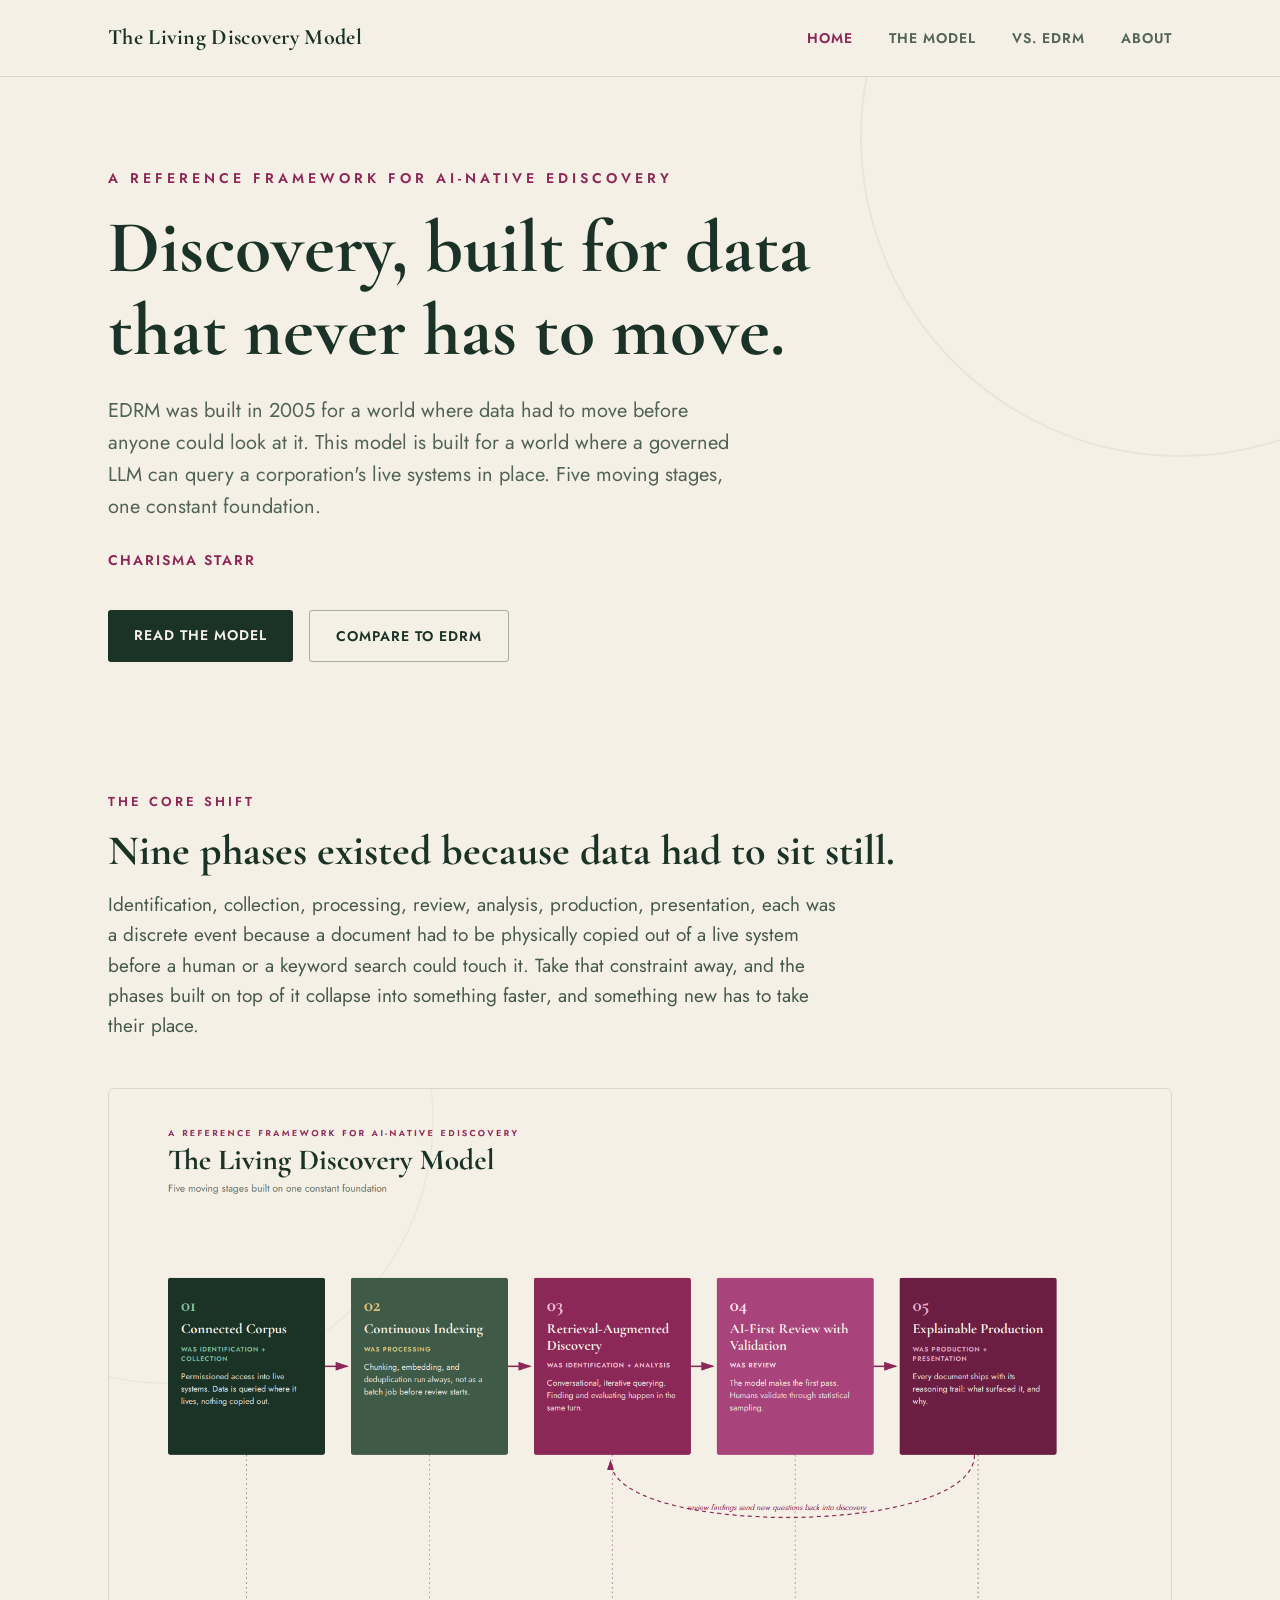
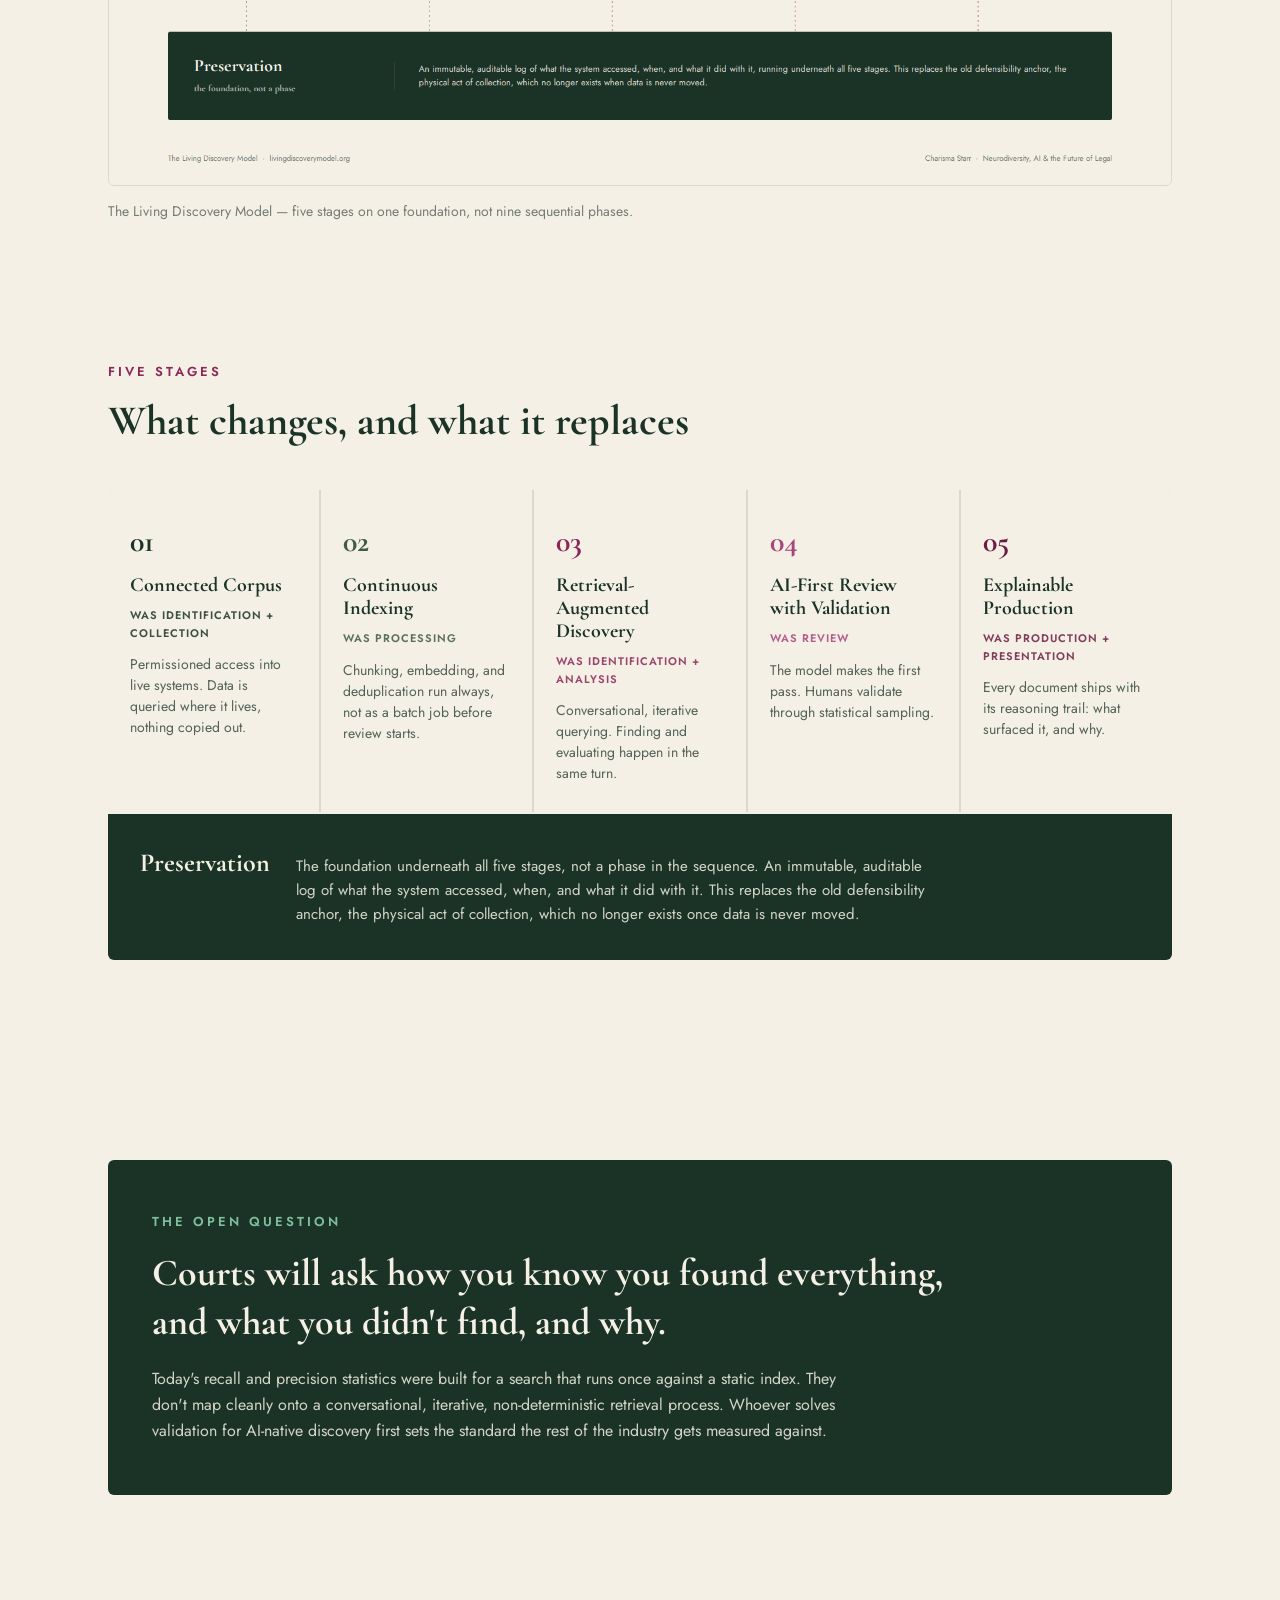
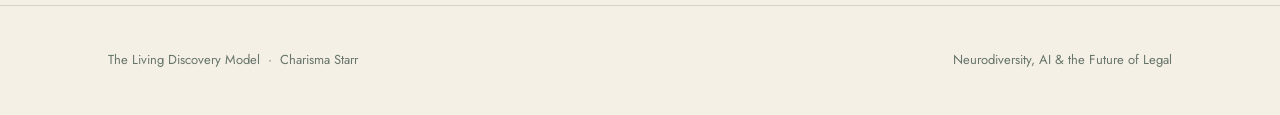
==== index.html @ ae033e1f "Add PDF and  initial files" ====
<!DOCTYPE html>
<html lang="en">
<head>
<meta charset="UTF-8">
<meta name="viewport" content="width=device-width, initial-scale=1.0">
<title>The Living Discovery Model — A Reference Framework for AI-Native eDiscovery</title>
<meta name="description" content="A reference framework for eDiscovery inside an AI-native corporation, built by Charisma Starr. Five moving stages on one constant foundation.">
<link rel="canonical" href="https://livingdiscoverymodel.org/">

<meta property="og:type" content="website">
<meta property="og:url" content="https://livingdiscoverymodel.org/">
<meta property="og:title" content="The Living Discovery Model — A Reference Framework for AI-Native eDiscovery">
<meta property="og:description" content="Five moving stages built on one constant foundation. An alternative to EDRM for discovery inside an AI-native corporation.">
<meta property="og:image" content="https://livingdiscoverymodel.org/assets/img/og-image.png">
<meta property="og:image:width" content="1200">
<meta property="og:image:height" content="630">

<meta name="twitter:card" content="summary_large_image">
<meta name="twitter:title" content="The Living Discovery Model — A Reference Framework for AI-Native eDiscovery">
<meta name="twitter:description" content="Five moving stages built on one constant foundation. An alternative to EDRM for discovery inside an AI-native corporation.">
<meta name="twitter:image" content="https://livingdiscoverymodel.org/assets/img/og-image.png">

<link rel="stylesheet" href="assets/css/style.css">
</head>
<body>

<nav class="nav">
  <div class="wrap">
    <a href="index.html" class="brand">The Living Discovery Model</a>
    <button class="nav-toggle" aria-label="Menu" onclick="document.getElementById('navlinks').classList.toggle('open')">&#9776;</button>
    <ul id="navlinks">
      <li><a class="link active" href="index.html">Home</a></li>
      <li><a class="link" href="model.html">The Model</a></li>
      <li><a class="link" href="vs-edrm.html">Vs. EDRM</a></li>
      <li><a class="link" href="about.html">About</a></li>
    </ul>
  </div>
</nav>

<header class="hero">
  <div class="ring"></div>
  <div class="wrap">
    <div class="eyebrow">A Reference Framework for AI-Native eDiscovery</div>
    <h1>Discovery, built for data<br>that never has to move.</h1>
    <p class="sub">EDRM was built in 2005 for a world where data had to move before anyone could look at it. This model is built for a world where a governed LLM can query a corporation's live systems in place. Five moving stages, one constant foundation.</p>
    <div class="byline">Charisma Starr</div>
    <div class="cta-row">
      <a href="model.html" class="btn btn-primary">Read the model</a>
      <a href="vs-edrm.html" class="btn btn-ghost">Compare to EDRM</a>
    </div>
  </div>
</header>

<section>
  <div class="wrap">
    <div class="section-kicker">The Core Shift</div>
    <h2 class="section-title">Nine phases existed because data had to sit still.</h2>
    <p class="lede">Identification, collection, processing, review, analysis, production, presentation, each was a discrete event because a document had to be physically copied out of a live system before a human or a keyword search could touch it. Take that constraint away, and the phases built on top of it collapse into something faster, and something new has to take their place.</p>
    <div class="figure">
      <img src="assets/img/flowchart.png" alt="The Living Discovery Model flowchart: Connected Corpus, Continuous Indexing, Retrieval-Augmented Discovery, AI-First Review with Validation, and Explainable Production, built on a Preservation foundation">
    </div>
    <div class="figure-caption">The Living Discovery Model — five stages on one foundation, not nine sequential phases.</div>
  </div>
</section>

<section>
  <div class="wrap">
    <div class="section-kicker">Five Stages</div>
    <h2 class="section-title">What changes, and what it replaces</h2>

    <div class="stage-grid">
      <div class="stage-card s1">
        <div class="n">01</div>
        <div class="t">Connected Corpus</div>
        <div class="w">was Identification + Collection</div>
        <div class="d">Permissioned access into live systems. Data is queried where it lives, nothing copied out.</div>
      </div>
      <div class="stage-card s2">
        <div class="n">02</div>
        <div class="t">Continuous Indexing</div>
        <div class="w">was Processing</div>
        <div class="d">Chunking, embedding, and deduplication run always, not as a batch job before review starts.</div>
      </div>
      <div class="stage-card s3">
        <div class="n">03</div>
        <div class="t">Retrieval-Augmented Discovery</div>
        <div class="w">was Identification + Analysis</div>
        <div class="d">Conversational, iterative querying. Finding and evaluating happen in the same turn.</div>
      </div>
      <div class="stage-card s4">
        <div class="n">04</div>
        <div class="t">AI-First Review with Validation</div>
        <div class="w">was Review</div>
        <div class="d">The model makes the first pass. Humans validate through statistical sampling.</div>
      </div>
      <div class="stage-card s5">
        <div class="n">05</div>
        <div class="t">Explainable Production</div>
        <div class="w">was Production + Presentation</div>
        <div class="d">Every document ships with its reasoning trail: what surfaced it, and why.</div>
      </div>
    </div>
    <div class="foundation">
      <h3>Preservation</h3>
      <p>The foundation underneath all five stages, not a phase in the sequence. An immutable, auditable log of what the system accessed, when, and what it did with it. This replaces the old defensibility anchor, the physical act of collection, which no longer exists once data is never moved.</p>
    </div>
  </div>
</section>

<section>
  <div class="wrap">
    <div class="callout">
      <div class="kicker">The Open Question</div>
      <div class="q">Courts will ask how you know you found everything, and what you didn't find, and why.</div>
      <p class="body-text">Today's recall and precision statistics were built for a search that runs once against a static index. They don't map cleanly onto a conversational, iterative, non-deterministic retrieval process. Whoever solves validation for AI-native discovery first sets the standard the rest of the industry gets measured against.</p>
    </div>
  </div>
</section>

<footer>
  <div class="wrap">
    <span>The Living Discovery Model &nbsp;·&nbsp; Charisma Starr</span>
    <span>Neurodiversity, AI &amp; the Future of Legal</span>
  </div>
</footer>

</body>
</html>
---- assets/css/style.css ----
@import url('https://fonts.googleapis.com/css2?family=Cormorant+Garamond:wght@500;700&family=Jost:wght@400;500;600&display=swap');

:root {
  --cream: #F5F0E6;
  --forest: #1B3327;
  --fuchsia: #8C2858;
  --c1: #1B3327;
  --c2: #3F5A46;
  --c3: #8C2858;
  --c4: #A8447B;
  --c5: #6B1E42;
  --ink: #1B3327;
  --max: 1120px;
}

* { margin:0; padding:0; box-sizing:border-box; }

html { scroll-behavior: smooth; }

body {
  background: var(--cream);
  color: var(--ink);
  font-family: 'Jost', sans-serif;
  font-weight: 400;
  line-height: 1.6;
  -webkit-font-smoothing: antialiased;
}

h1, h2, h3, .display {
  font-family: 'Cormorant Garamond', serif;
  font-weight: 700;
  color: var(--forest);
  line-height: 1.12;
}

a { color: inherit; }

.wrap { max-width: var(--max); margin: 0 auto; padding: 0 28px; }

/* Nav */
.nav {
  position: sticky; top: 0; z-index: 50;
  background: rgba(245,240,230,0.92); backdrop-filter: blur(6px);
  border-bottom: 1px solid rgba(27,51,39,0.12);
}
.nav .wrap { display:flex; align-items:center; justify-content:space-between; height:76px; }
.nav .brand { font-family:'Cormorant Garamond',serif; font-weight:700; font-size:22px; color:var(--forest); text-decoration:none; letter-spacing:0.3px; }
.nav ul { list-style:none; display:flex; gap:36px; }
.nav a.link { text-decoration:none; font-size:14px; letter-spacing:1px; text-transform:uppercase; color:var(--forest); opacity:0.75; font-weight:600; transition:opacity .15s; }
.nav a.link:hover, .nav a.link.active { opacity:1; color:var(--fuchsia); }
.nav-toggle { display:none; }

@media (max-width: 760px) {
  .nav ul { position:fixed; top:76px; left:0; right:0; background:var(--cream); flex-direction:column; gap:0; border-bottom:1px solid rgba(27,51,39,0.12); max-height:0; overflow:hidden; transition:max-height .25s ease; }
  .nav ul.open { max-height:400px; }
  .nav ul li { border-top:1px solid rgba(27,51,39,0.08); }
  .nav a.link { display:block; padding:18px 28px; }
  .nav-toggle { display:block; background:none; border:none; font-size:26px; color:var(--forest); cursor:pointer; line-height:1; }
}

/* Hero */
.hero { padding: 90px 0 60px; position:relative; overflow:hidden; }
.hero .ring { position:absolute; border-radius:50%; border:2px solid rgba(27,51,39,0.06); width:640px; height:640px; top:-260px; right:-220px; pointer-events:none; }
.eyebrow { font-size:14px; letter-spacing:4px; text-transform:uppercase; color:var(--fuchsia); font-weight:600; margin-bottom:18px; }
.hero h1 { font-size:clamp(40px, 6vw, 74px); max-width: 820px; }
.hero .sub { font-size:20px; color:var(--forest); opacity:0.75; max-width:640px; margin-top:22px; }
.hero .byline { margin-top:26px; font-size:14px; letter-spacing:2px; text-transform:uppercase; color:var(--fuchsia); font-weight:600; }

.cta-row { margin-top:38px; display:flex; gap:16px; flex-wrap:wrap; }
.btn { display:inline-block; padding:14px 26px; border-radius:3px; font-size:14px; letter-spacing:1px; text-transform:uppercase; font-weight:600; text-decoration:none; transition: transform .15s ease, opacity .15s ease; }
.btn:hover { transform: translateY(-1px); }
.btn-primary { background: var(--forest); color: var(--cream); }
.btn-ghost { background:transparent; color:var(--forest); border:1.5px solid rgba(27,51,39,0.35); }

/* Sections */
section { padding: 70px 0; }
.section-title { font-size: clamp(30px, 4vw, 42px); }
.section-kicker { font-size:13px; letter-spacing:3px; text-transform:uppercase; color:var(--fuchsia); font-weight:600; margin-bottom:14px; }
.lede { font-size:19px; color:var(--forest); opacity:0.8; max-width:740px; margin-top:16px; }

.figure { margin-top: 46px; border-radius:6px; overflow:hidden; border:1px solid rgba(27,51,39,0.12); }
.figure img { display:block; width:100%; height:auto; }
.figure-caption { margin-top:14px; font-size:14px; color:var(--forest); opacity:0.6; }

/* Stage cards */
.stage-grid { display:grid; grid-template-columns: repeat(5, 1fr); gap:2px; margin-top:46px; background:rgba(27,51,39,0.12); border-radius:6px; overflow:hidden; }
.stage-card { background: var(--cream); padding:28px 22px; min-height:230px; display:flex; flex-direction:column; }
.stage-card .n { font-family:'Cormorant Garamond',serif; font-weight:700; font-size:30px; }
.stage-card .t { font-family:'Cormorant Garamond',serif; font-weight:700; font-size:20px; margin-top:8px; color:var(--forest); line-height:1.15; }
.stage-card .w { font-size:11px; letter-spacing:1px; text-transform:uppercase; font-weight:600; margin-top:10px; opacity:0.85; }
.stage-card .d { font-size:14px; color:var(--forest); opacity:0.75; margin-top:12px; line-height:1.5; flex:1; }
.s1 .n, .s1 .w { color:var(--c1); } .s2 .n, .s2 .w { color:var(--c2); } .s3 .n, .s3 .w { color:var(--c3); }
.s4 .n, .s4 .w { color:var(--c4); } .s5 .n, .s5 .w { color:var(--c5); }

@media (max-width: 900px) {
  .stage-grid { grid-template-columns: 1fr; }
}

/* Foundation band */
.foundation { margin-top:2px; background: var(--forest); color:var(--cream); padding:34px 32px; border-radius: 0 0 6px 6px; display:flex; align-items:baseline; gap:26px; flex-wrap:wrap; }
.foundation h3 { color:var(--cream); font-size:26px; }
.foundation p { opacity:0.85; font-size:15px; max-width:640px; }

/* Comparison table */
.compare { margin-top:44px; border-collapse:collapse; width:100%; }
.compare th, .compare td { text-align:left; padding:16px 18px; border-bottom:1px solid rgba(27,51,39,0.14); font-size:15px; vertical-align:top; }
.compare th { font-family:'Cormorant Garamond',serif; font-weight:700; font-size:18px; color:var(--forest); }
.compare td.old { color:var(--forest); opacity:0.55; }
.compare td.new { color:var(--forest); font-weight:500; }

/* Quote / callout */
.callout { margin-top:60px; background:var(--forest); color:var(--cream); border-radius:6px; padding:52px 44px; }
.callout .kicker { font-size:13px; letter-spacing:3px; text-transform:uppercase; color:#7FBF9E; font-weight:600; margin-bottom:16px; }
.callout .q { font-family:'Cormorant Garamond',serif; font-weight:700; font-size: clamp(26px, 3.4vw, 38px); line-height:1.28; max-width:820px; }
.callout p.body-text { margin-top:20px; opacity:0.85; font-size:16px; max-width:720px; }

/* Two-col */
.twocol { display:grid; grid-template-columns: 1fr 1fr; gap:60px; align-items:start; }
@media (max-width: 800px) { .twocol { grid-template-columns:1fr; } }

/* Footer */
footer { border-top:1px solid rgba(27,51,39,0.15); padding:44px 0; margin-top:40px; }
footer .wrap { display:flex; justify-content:space-between; flex-wrap:wrap; gap:14px; font-size:13px; opacity:0.65; }

.divider { height:1px; background:rgba(27,51,39,0.14); margin:20px 0; }

.tag-pill { display:inline-block; font-size:12px; letter-spacing:1px; text-transform:uppercase; font-weight:600; color:var(--fuchsia); border:1px solid rgba(140,40,88,0.35); padding:5px 12px; border-radius:20px; }
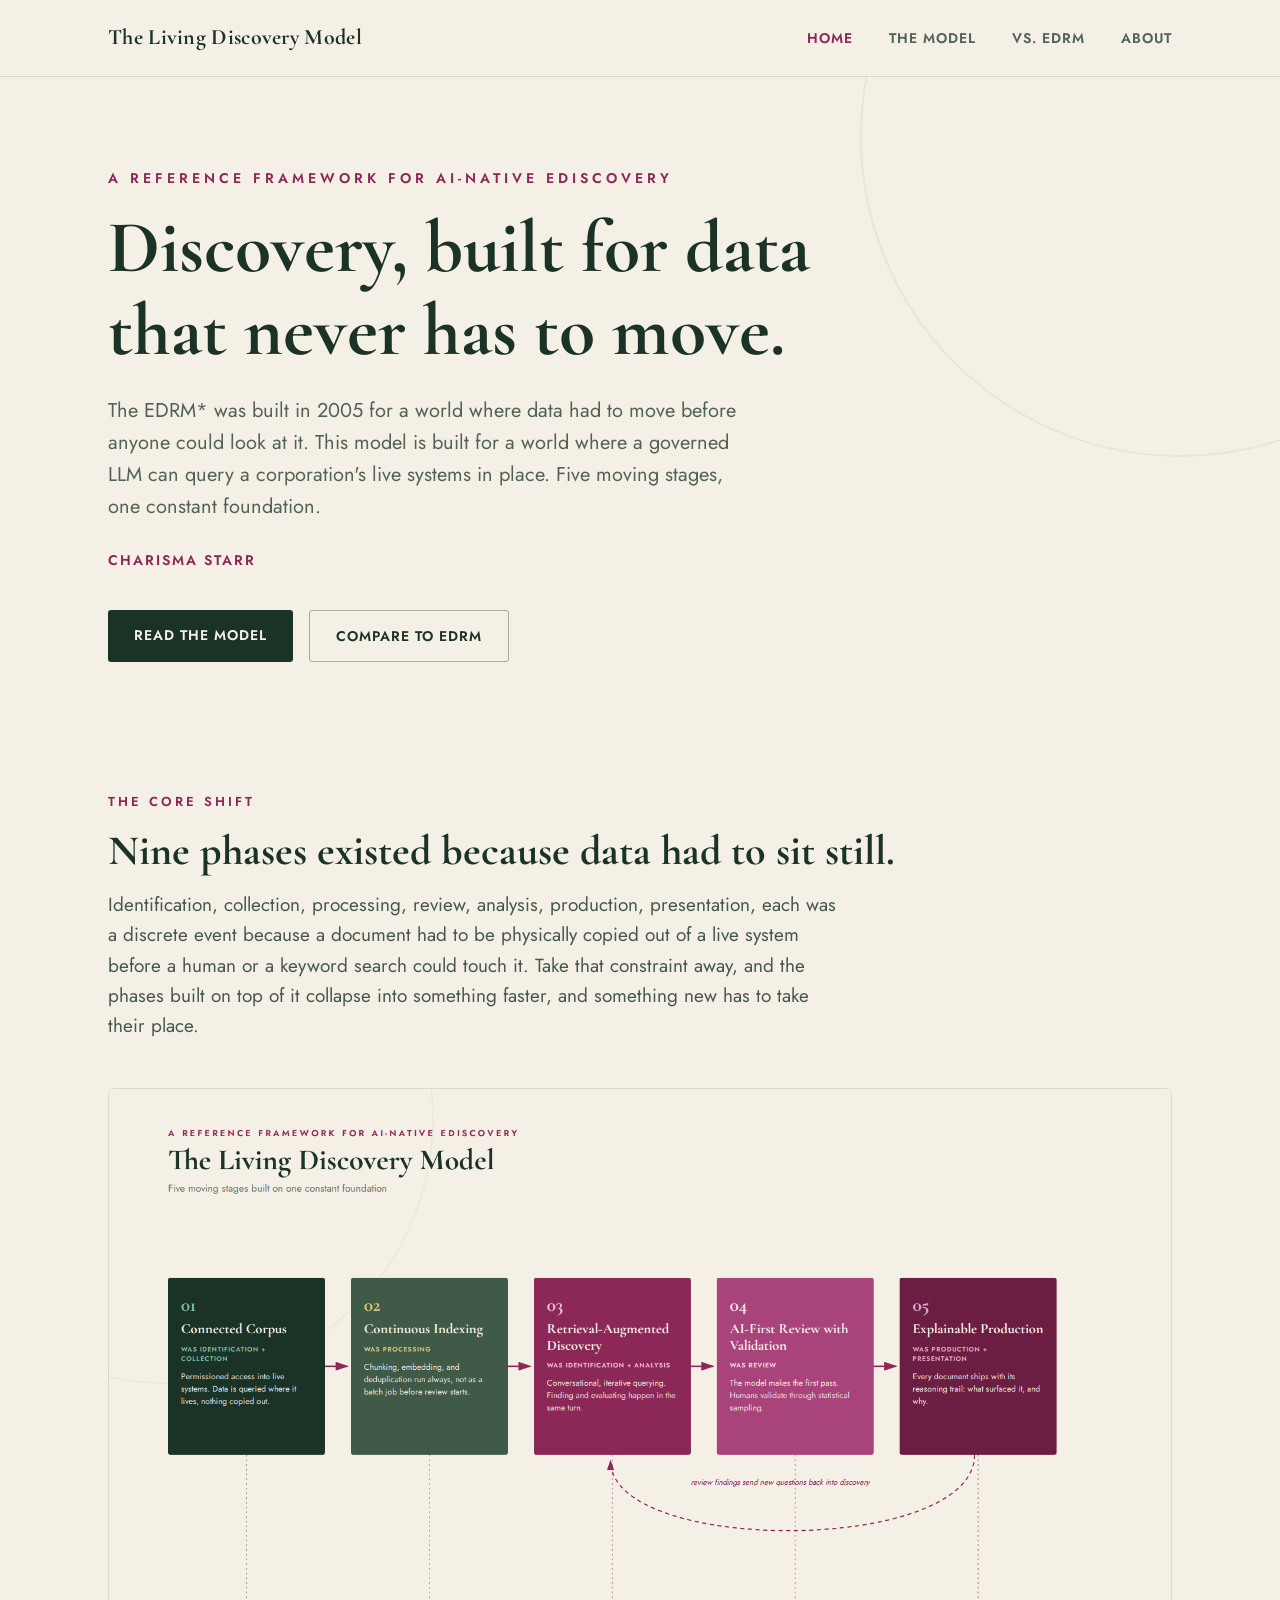
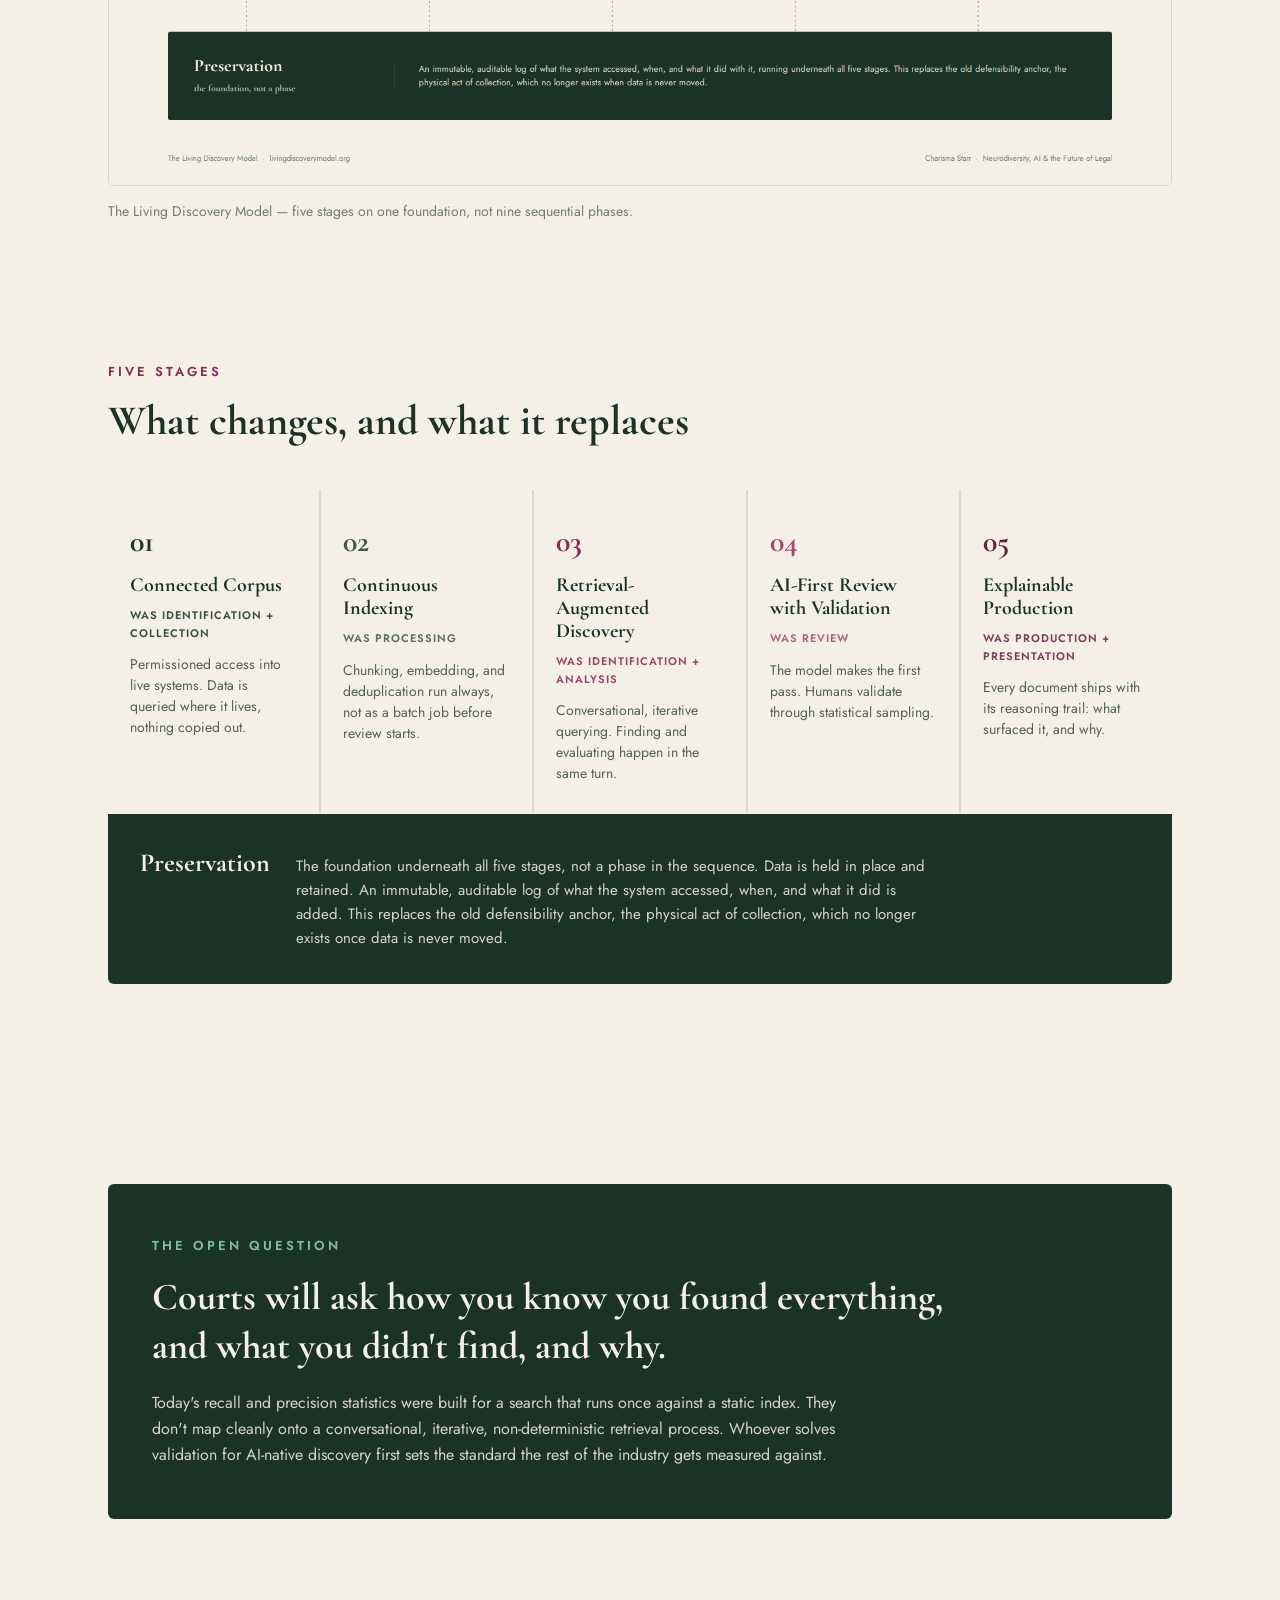
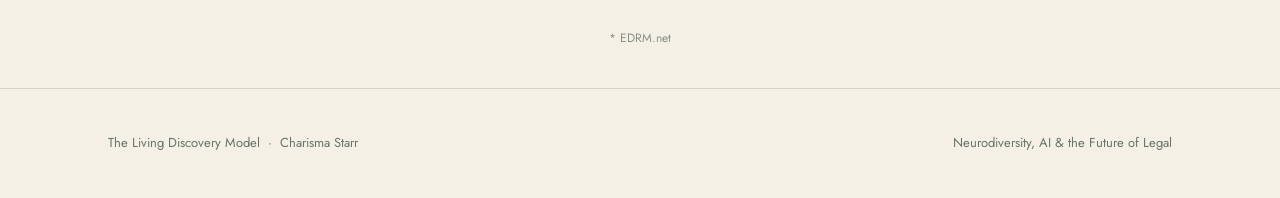
==== commit 714c0e84: "Version 3 update Changes to reference EDRM and fix preservation and flowchart." ====
--- a/index.html
+++ b/index.html
@@ -42,7 +42,7 @@
   <div class="wrap">
     <div class="eyebrow">A Reference Framework for AI-Native eDiscovery</div>
     <h1>Discovery, built for data<br>that never has to move.</h1>
-    <p class="sub">EDRM was built in 2005 for a world where data had to move before anyone could look at it. This model is built for a world where a governed LLM can query a corporation's live systems in place. Five moving stages, one constant foundation.</p>
+    <p class="sub">The EDRM* was built in 2005 for a world where data had to move before anyone could look at it. This model is built for a world where a governed LLM can query a corporation's live systems in place. Five moving stages, one constant foundation.</p>
     <div class="byline">Charisma Starr</div>
     <div class="cta-row">
       <a href="model.html" class="btn btn-primary">Read the model</a>
@@ -102,7 +102,7 @@
     </div>
     <div class="foundation">
       <h3>Preservation</h3>
-      <p>The foundation underneath all five stages, not a phase in the sequence. An immutable, auditable log of what the system accessed, when, and what it did with it. This replaces the old defensibility anchor, the physical act of collection, which no longer exists once data is never moved.</p>
+      <p>The foundation underneath all five stages, not a phase in the sequence. Data is held in place and retained. An immutable, auditable log of what the system accessed, when, and what it did is added. This replaces the old defensibility anchor, the physical act of collection, which no longer exists once data is never moved.</p>
     </div>
   </div>
 </section>
@@ -117,6 +117,8 @@
   </div>
 </section>
 
+<p style="text-align:center; font-size:12px; opacity:0.5; margin-top:40px;">* EDRM.net</p>
+
 <footer>
   <div class="wrap">
     <span>The Living Discovery Model &nbsp;·&nbsp; Charisma Starr</span>
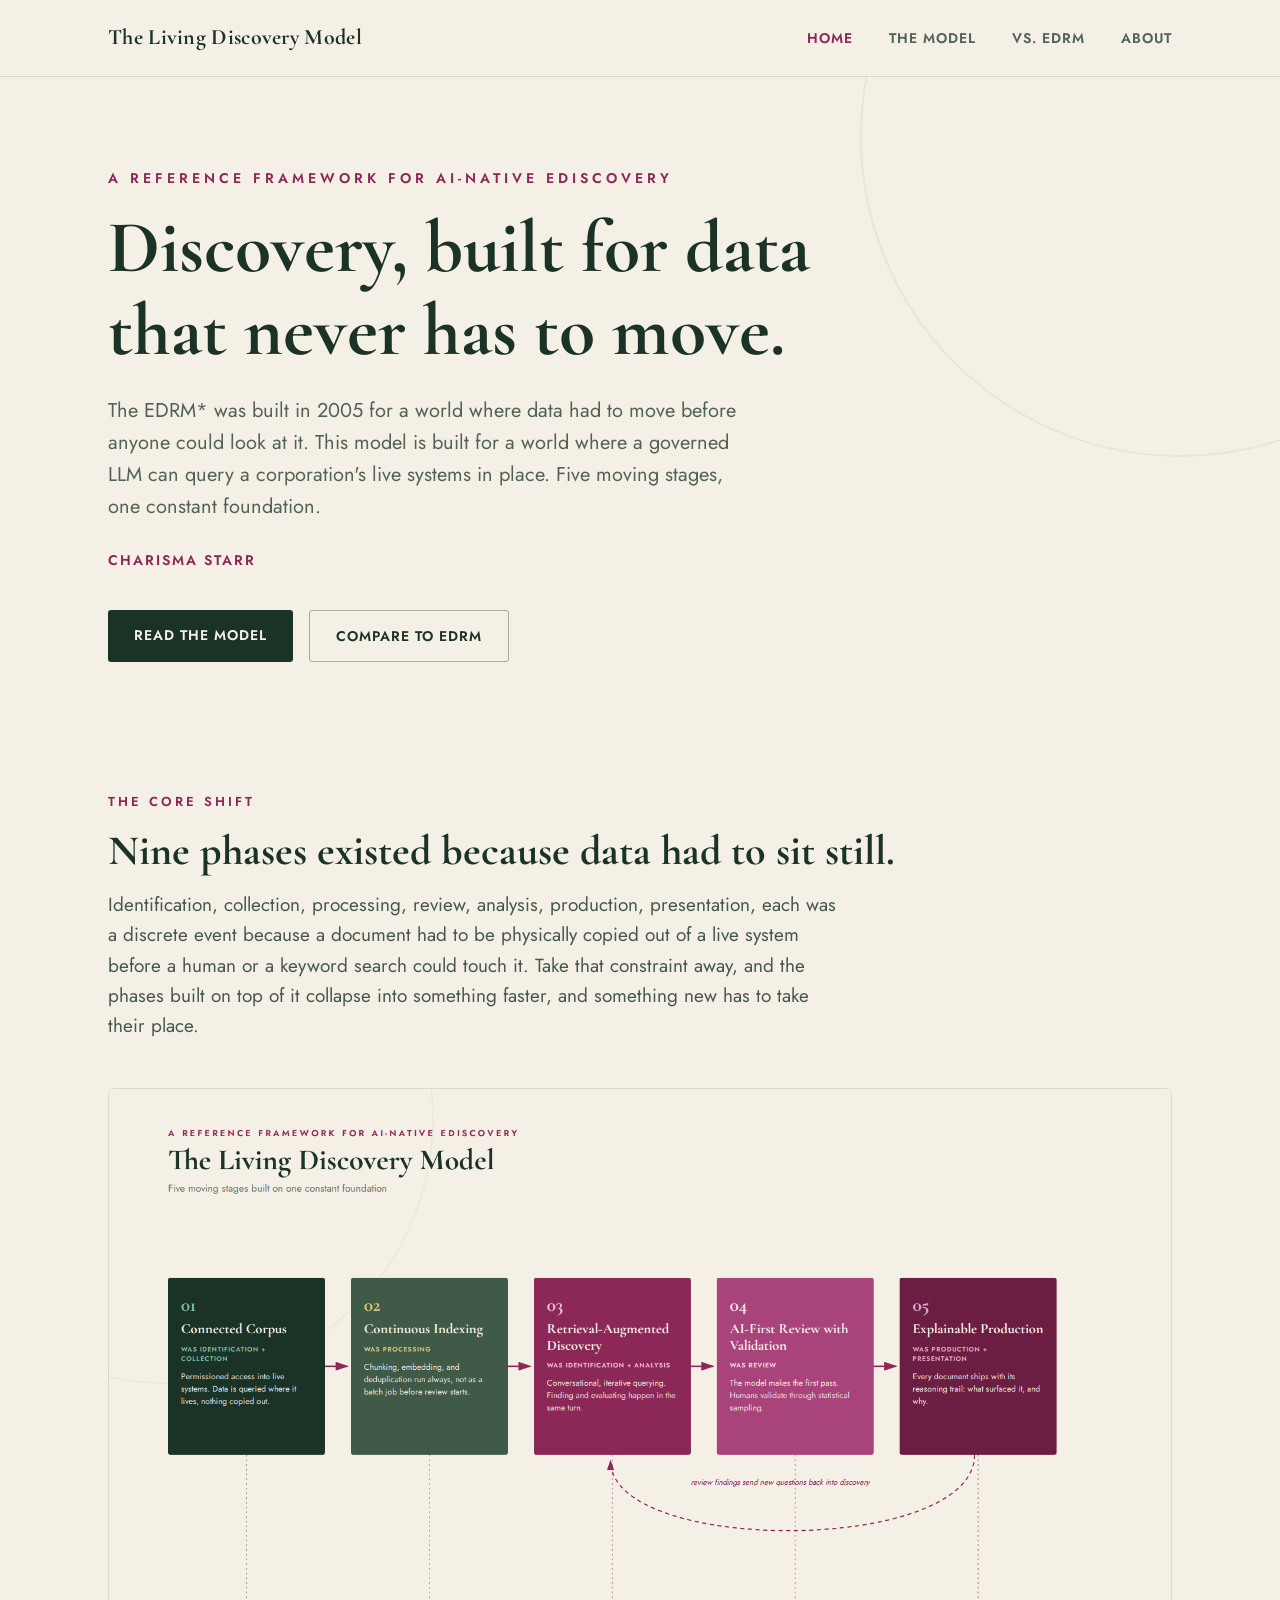
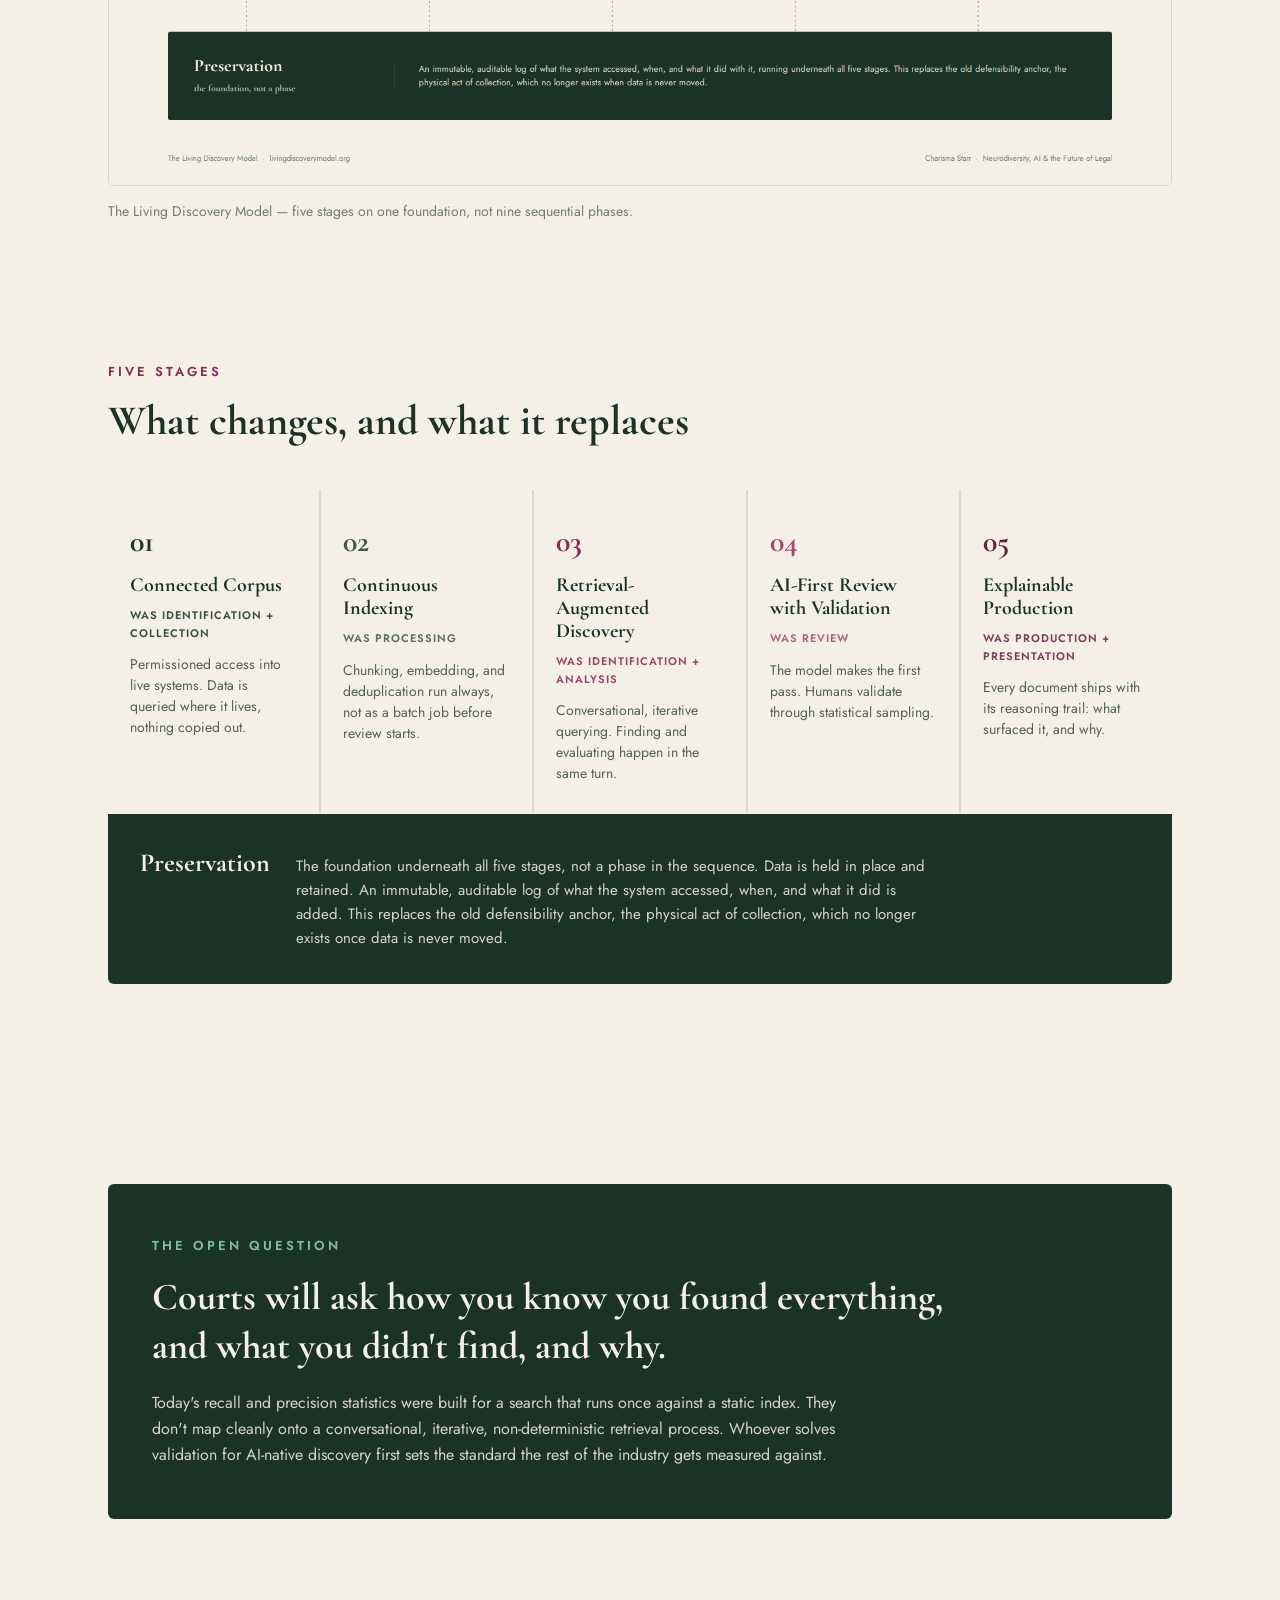
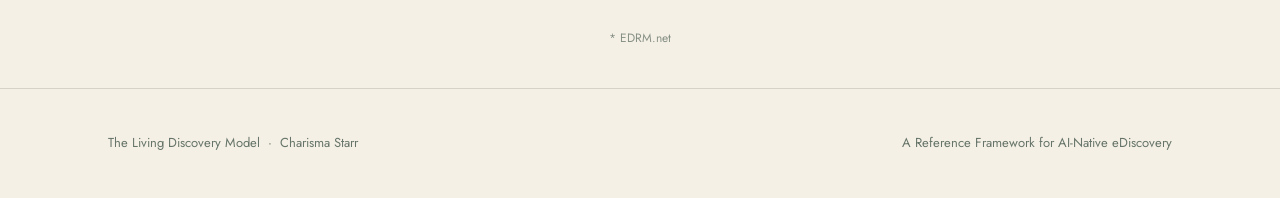
==== commit 14b3c3b5: "version 5. Updated with the EDRM date change." ====
--- a/index.html
+++ b/index.html
@@ -122,7 +122,7 @@
 <footer>
   <div class="wrap">
     <span>The Living Discovery Model &nbsp;·&nbsp; Charisma Starr</span>
-    <span>Neurodiversity, AI &amp; the Future of Legal</span>
+    <span>A Reference Framework for AI-Native eDiscovery</span>
   </div>
 </footer>
 
